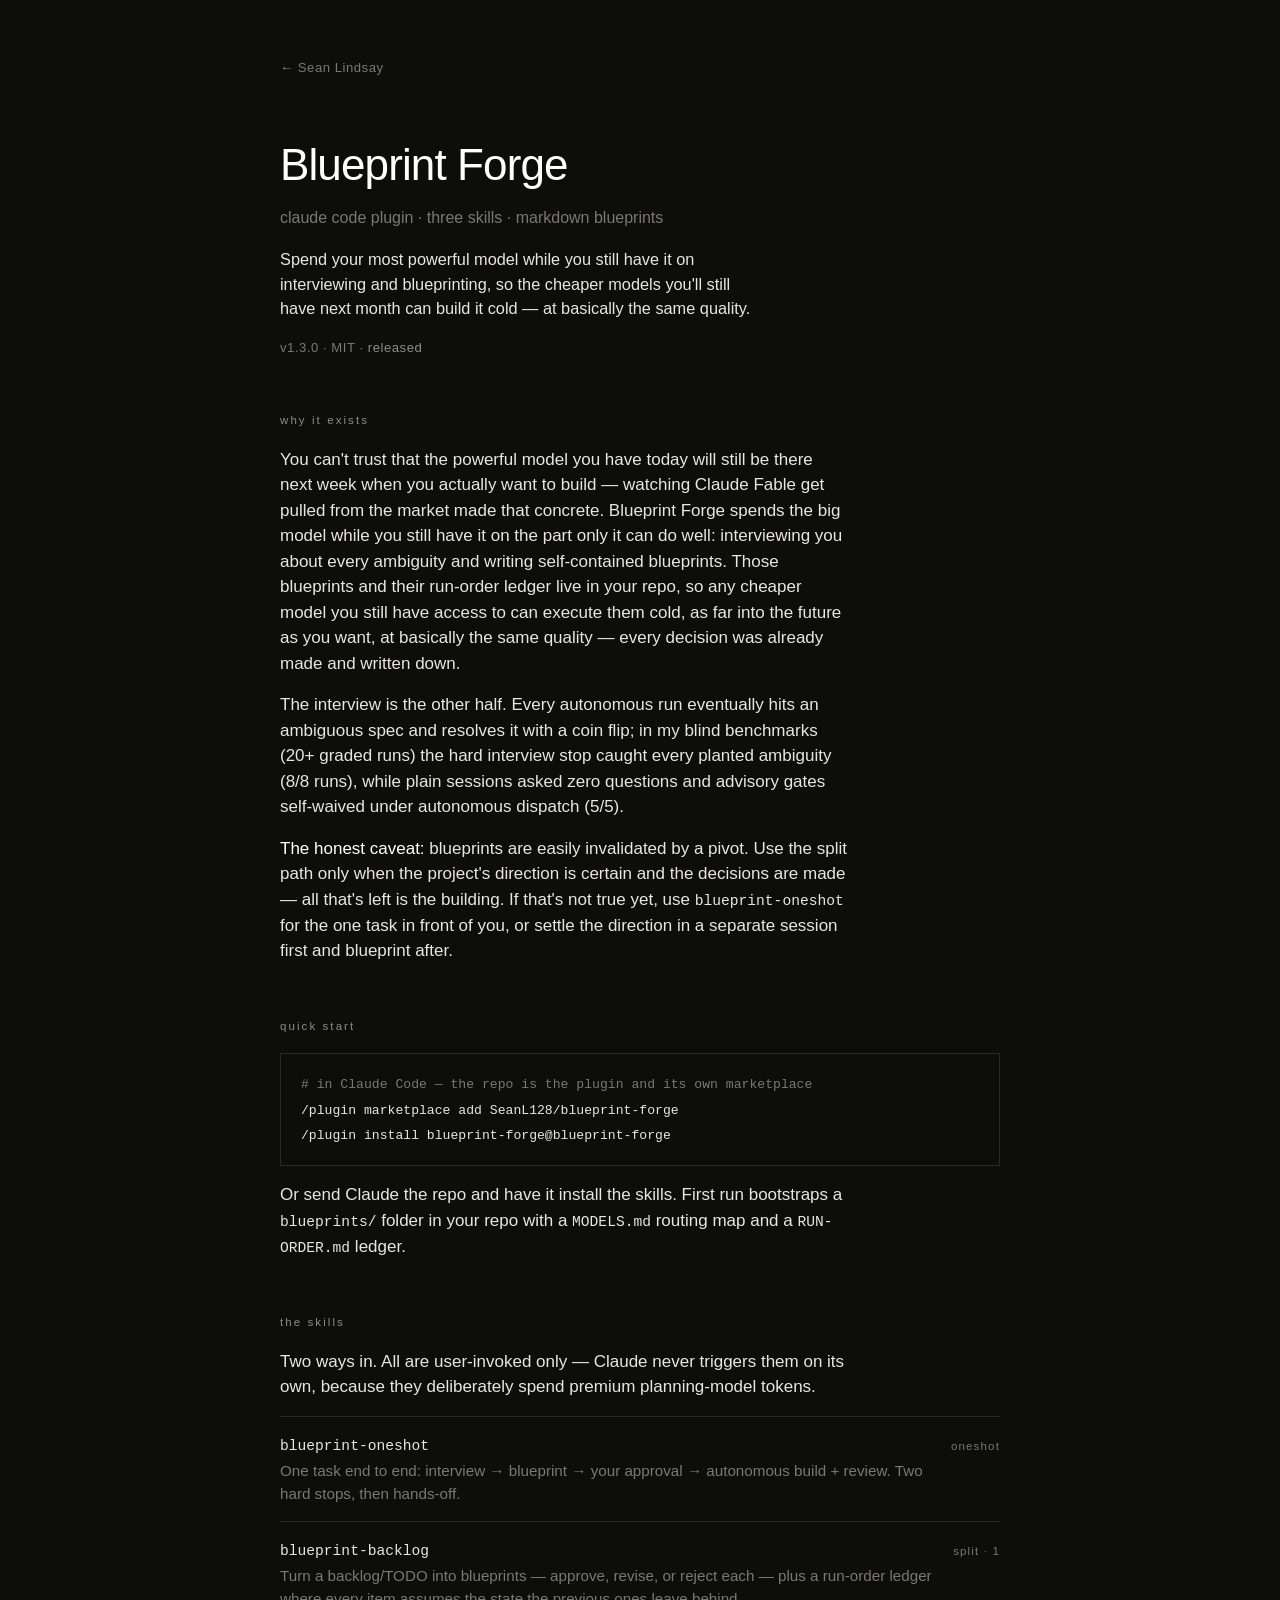
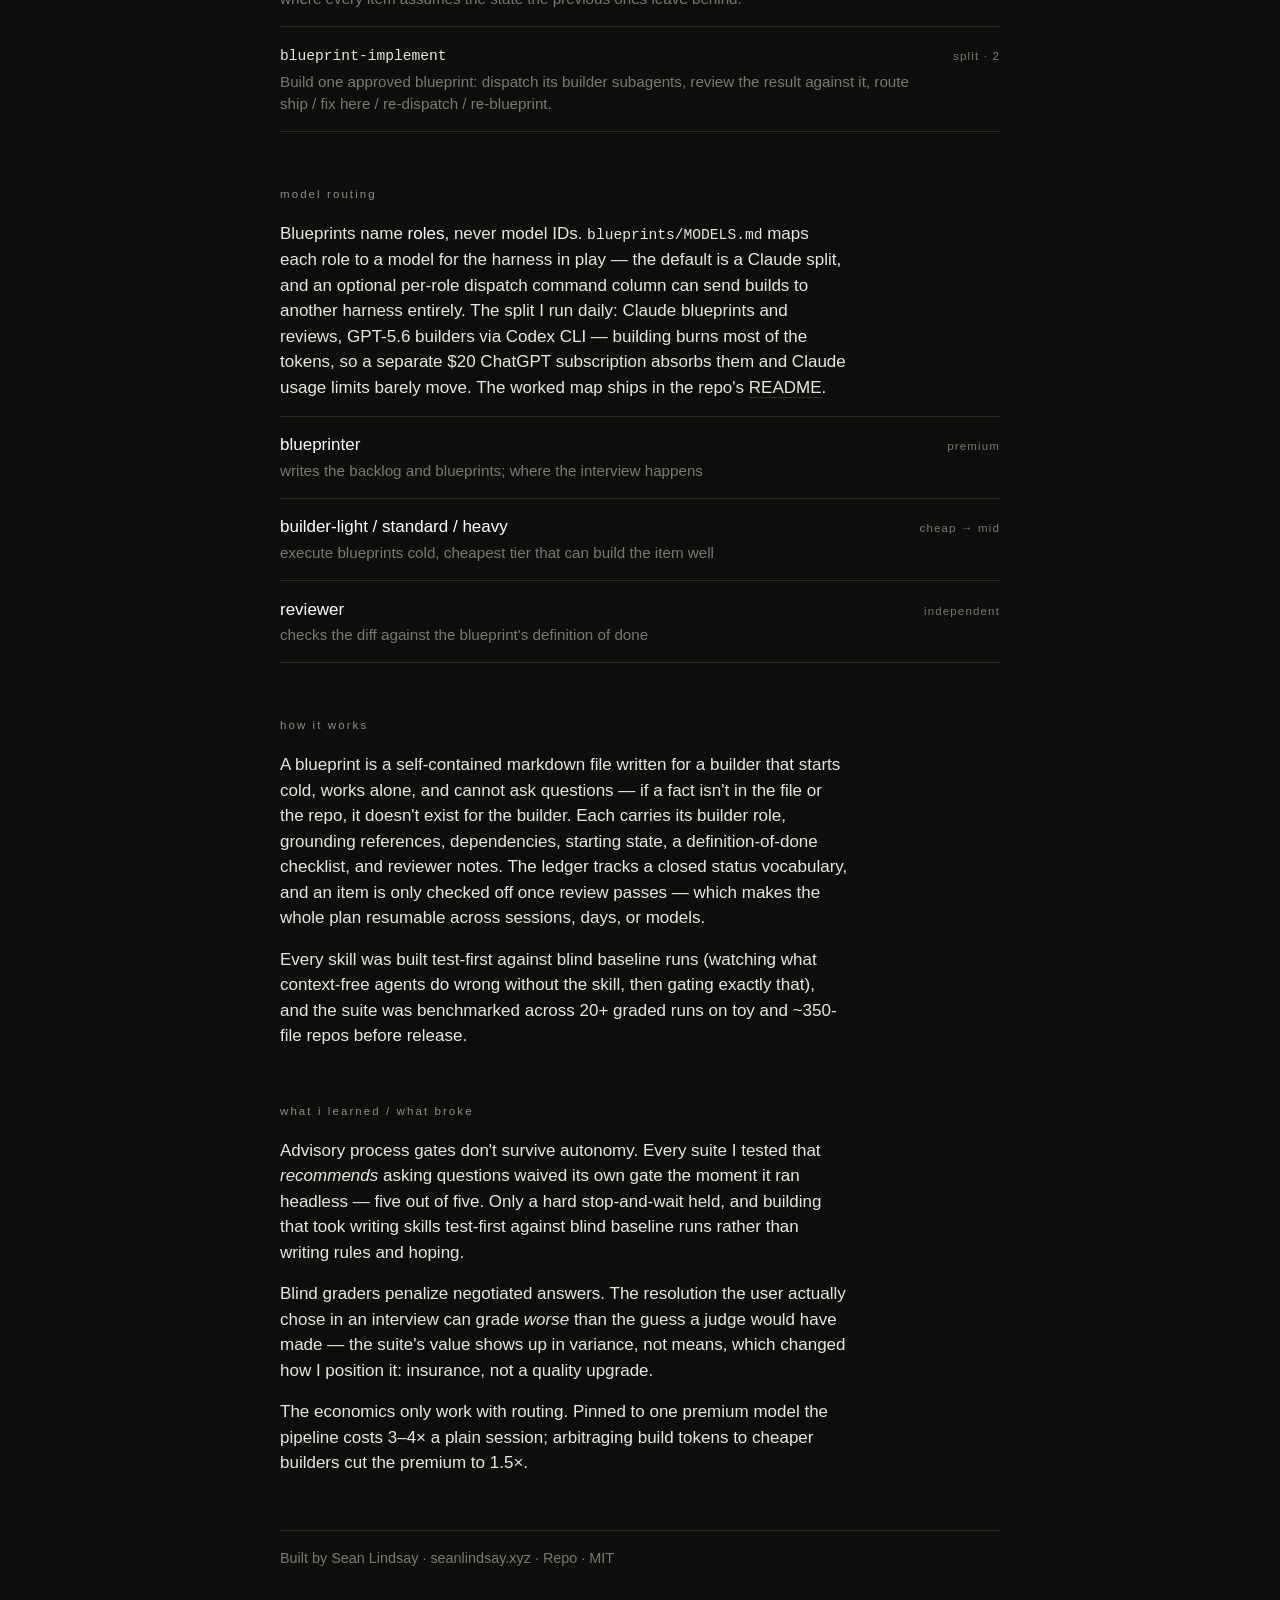
==== blueprint-forge/index.html @ a66ca0d8 "feat: blueprint-forge docs page + project row Co-Authored-By: Claude Fable 5 <noreply@anthropic.com>" ====
<!doctype html>
<html lang="en">
<head>
<meta charset="utf-8" />
<meta name="viewport" content="width=device-width, initial-scale=1" />
<title>Blueprint Forge — blueprint-driven builds for Claude Code · Sean Lindsay</title>
<meta name="description" content="A Claude Code plugin that plans work as reviewable blueprints behind hard interview gates, then routes the build to cheaper models against a resumable ledger." />
<style>
  :root {
    --bg: #0d0d0c;
    --text: #e8e6e1;
    --muted: #7a7873;
    --hair: #2a2926;
    --bright: #ffffff;
    --accent: #8a8f86; /* single muted control — never add a second accent */
    --space: clamp(2.5rem, 6vh, 4.5rem);
  }
  * { box-sizing: border-box; }
  html { -webkit-text-size-adjust: 100%; }
  body {
    margin: 0;
    background: var(--bg);
    color: var(--text);
    font-family: "Helvetica Neue", Helvetica, Arial, sans-serif;
    font-size: 17px;
    line-height: 1.5;
    -webkit-font-smoothing: antialiased;
    padding: var(--space) clamp(2rem, 8vw, 7rem);
  }
  main { width: 100%; max-width: 720px; margin: 0 auto; }

  /* Entrance: whole page rises once, skipped under reduced-motion. Garnish, never a gate. */
  .fade { opacity: 0; transform: translateY(6px); animation: rise .5s ease forwards; }
  @keyframes rise { to { opacity: 1; transform: none; } }
  @media (prefers-reduced-motion: reduce) { .fade { opacity: 1; transform: none; animation: none; } }

  .back { display: inline-block; color: var(--muted); text-decoration: none; font-size: .82rem; letter-spacing: .04em; margin-bottom: var(--space); transition: color .15s ease; }
  .back:hover, .back:focus-visible { color: var(--bright); }
  .back:focus-visible { outline: 2px solid var(--accent); outline-offset: 3px; }
  .back .arrow { color: var(--accent); }

  .name { font-size: clamp(2rem, 6vw, 2.75rem); font-weight: 500; letter-spacing: -0.02em; color: var(--bright); margin: 0; }
  .ident { color: var(--muted); margin: .5rem 0 0; font-size: 1rem; }
  .lede { margin: 1.1rem 0 0; max-width: 52ch; color: var(--text); font-size: 1.02rem; }
  .status-line { margin: 1.1rem 0 0; font-size: .82rem; letter-spacing: .04em; color: var(--muted); }
  .status-line .status { color: var(--accent); }

  section { margin-top: var(--space); }
  .label { font-size: .72rem; text-transform: lowercase; letter-spacing: .18em; color: var(--accent); margin: 0 0 1.1rem; font-weight: 500; }

  p { margin: 0 0 1rem; max-width: 60ch; }
  p:last-child { margin-bottom: 0; }
  a.inline { color: var(--text); text-decoration: none; border-bottom: 1px solid var(--hair); transition: border-color .15s ease, color .15s ease; }
  a.inline:hover, a.inline:focus-visible { color: var(--bright); border-color: var(--accent); }
  a.inline:focus-visible { outline: 2px solid var(--accent); outline-offset: 3px; }
  strong { color: var(--bright); font-weight: 500; }

  /* Rows — the portfolio's list grammar, reused for skills / roles / roadmap. NOT cards. */
  .rows { margin: 0; padding: 0; list-style: none; }
  .rows li { display: flex; align-items: baseline; gap: 1rem; padding: .95rem 0; border-top: 1px solid var(--hair); }
  .rows li:last-child { border-bottom: 1px solid var(--hair); }
  .rows .main { flex: 1; min-width: 0; }
  .rows .title { color: var(--bright); font-weight: 400; }
  .rows .desc { color: var(--muted); font-size: .95rem; margin-top: .15rem; display: block; }
  .rows .meta { color: var(--muted); font-size: .72rem; letter-spacing: .1em; text-transform: lowercase; white-space: nowrap; padding-top: .1rem; }
  .rows .meta.done { color: var(--accent); }

  code { font-family: "SF Mono", ui-monospace, Menlo, Consolas, monospace; font-size: .86em; color: var(--text); }
  pre { margin: 0 0 1rem; padding: 1.1rem 1.25rem; border: 1px solid var(--hair); overflow-x: auto; background: transparent; } /* hairline rule, no radius, transparent — the one sanctioned box */
  pre code { font-size: .82rem; line-height: 1.7; color: var(--text); }
  pre .c { color: var(--muted); }

  footer { margin-top: var(--space); padding-top: 1.1rem; border-top: 1px solid var(--hair); color: var(--muted); font-size: .9rem; }
  footer a { color: var(--muted); text-decoration: none; transition: color .15s ease; }
  footer a:hover, footer a:focus-visible { color: var(--bright); }
</style>
</head>
<body>
<main class="fade">
  <a class="back" href="https://seanlindsay.xyz"><span class="arrow" aria-hidden="true">←</span> Sean Lindsay</a>

  <header>
    <h1 class="name">Blueprint Forge</h1>
    <p class="ident">claude code plugin · three skills · markdown blueprints</p>
    <p class="lede">Spend your most powerful model while you still have it on interviewing and blueprinting, so the cheaper models you'll still have next month can build it cold — at basically the same quality.</p>
    <p class="status-line">v1.3.0 · MIT · <span class="status">released</span></p>
  </header>

  <section aria-labelledby="why-label">
    <h2 class="label" id="why-label">Why it exists</h2>
    <p>You can't trust that the powerful model you have today will still be there next week when you actually want to build — watching Claude Fable get pulled from the market made that concrete. Blueprint Forge spends the big model while you still have it on the part only it can do well: interviewing you about every ambiguity and writing self-contained blueprints. Those blueprints and their run-order ledger live in your repo, so any cheaper model you still have access to can execute them cold, as far into the future as you want, at basically the same quality — every decision was already made and written down.</p>
    <p>The interview is the other half. Every autonomous run eventually hits an ambiguous spec and resolves it with a coin flip; in my blind benchmarks (20+ graded runs) the hard interview stop caught every planted ambiguity (8/8 runs), while plain sessions asked zero questions and advisory gates self-waived under autonomous dispatch (5/5).</p>
    <p><strong>The honest caveat:</strong> blueprints are easily invalidated by a pivot. Use the split path only when the project's direction is certain and the decisions are made — all that's left is the building. If that's not true yet, use <code>blueprint-oneshot</code> for the one task in front of you, or settle the direction in a separate session first and blueprint after.</p>
  </section>

  <section aria-labelledby="start-label">
    <h2 class="label" id="start-label">Quick start</h2>
    <pre><code><span class="c"># in Claude Code — the repo is the plugin and its own marketplace</span>
/plugin marketplace add SeanL128/blueprint-forge
/plugin install blueprint-forge@blueprint-forge</code></pre>
    <p>Or send Claude the repo and have it install the skills. First run bootstraps a <code>blueprints/</code> folder in your repo with a <code>MODELS.md</code> routing map and a <code>RUN-ORDER.md</code> ledger.</p>
  </section>

  <section aria-labelledby="skills-label">
    <h2 class="label" id="skills-label">The skills</h2>
    <p>Two ways in. All are user-invoked only — Claude never triggers them on its own, because they deliberately spend premium planning-model tokens.</p>
    <ul class="rows">
      <li>
        <span class="main">
          <span class="title"><code>blueprint-oneshot</code></span>
          <span class="desc">One task end to end: interview → blueprint → your approval → autonomous build + review. Two hard stops, then hands-off.</span>
        </span>
        <span class="meta">oneshot</span>
      </li>
      <li>
        <span class="main">
          <span class="title"><code>blueprint-backlog</code></span>
          <span class="desc">Turn a backlog/TODO into blueprints — approve, revise, or reject each — plus a run-order ledger where every item assumes the state the previous ones leave behind.</span>
        </span>
        <span class="meta">split · 1</span>
      </li>
      <li>
        <span class="main">
          <span class="title"><code>blueprint-implement</code></span>
          <span class="desc">Build one approved blueprint: dispatch its builder subagents, review the result against it, route ship / fix here / re-dispatch / re-blueprint.</span>
        </span>
        <span class="meta">split · 2</span>
      </li>
    </ul>
  </section>

  <section aria-labelledby="routing-label">
    <h2 class="label" id="routing-label">Model routing</h2>
    <p>Blueprints name <strong>roles</strong>, never model IDs. <code>blueprints/MODELS.md</code> maps each role to a model for the harness in play — the default is a Claude split, and an optional per-role dispatch command column can send builds to another harness entirely. The split I run daily: Claude blueprints and reviews, GPT-5.6 builders via Codex CLI — building burns most of the tokens, so a separate $20 ChatGPT subscription absorbs them and Claude usage limits barely move. The worked map ships in the repo's <a class="inline" href="https://github.com/SeanL128/blueprint-forge#the-split-i-actually-run-claude-blueprints-gpt-builds">README</a>.</p>
    <ul class="rows">
      <li><span class="main"><span class="title">blueprinter</span><span class="desc">writes the backlog and blueprints; where the interview happens</span></span><span class="meta">premium</span></li>
      <li><span class="main"><span class="title">builder-light / standard / heavy</span><span class="desc">execute blueprints cold, cheapest tier that can build the item well</span></span><span class="meta">cheap → mid</span></li>
      <li><span class="main"><span class="title">reviewer</span><span class="desc">checks the diff against the blueprint's definition of done</span></span><span class="meta">independent</span></li>
    </ul>
  </section>

  <section aria-labelledby="how-label">
    <h2 class="label" id="how-label">How it works</h2>
    <p>A blueprint is a self-contained markdown file written for a builder that starts cold, works alone, and cannot ask questions — if a fact isn't in the file or the repo, it doesn't exist for the builder. Each carries its builder role, grounding references, dependencies, starting state, a definition-of-done checklist, and reviewer notes. The ledger tracks a closed status vocabulary, and an item is only checked off once review passes — which makes the whole plan resumable across sessions, days, or models.</p>
    <p>Every skill was built test-first against blind baseline runs (watching what context-free agents do wrong without the skill, then gating exactly that), and the suite was benchmarked across 20+ graded runs on toy and ~350-file repos before release.</p>
  </section>

  <section aria-labelledby="notes-label">
    <h2 class="label" id="notes-label">What I learned / what broke</h2>
    <p>Advisory process gates don't survive autonomy. Every suite I tested that <em>recommends</em> asking questions waived its own gate the moment it ran headless — five out of five. Only a hard stop-and-wait held, and building that took writing skills test-first against blind baseline runs rather than writing rules and hoping.</p>
    <p>Blind graders penalize negotiated answers. The resolution the user actually chose in an interview can grade <em>worse</em> than the guess a judge would have made — the suite's value shows up in variance, not means, which changed how I position it: insurance, not a quality upgrade.</p>
    <p>The economics only work with routing. Pinned to one premium model the pipeline costs 3–4× a plain session; arbitraging build tokens to cheaper builders cut the premium to 1.5×.</p>
  </section>

  <footer>
    Built by Sean Lindsay · <a href="https://seanlindsay.xyz">seanlindsay.xyz</a> · <a href="https://github.com/SeanL128/blueprint-forge">Repo</a> · MIT
  </footer>
</main>
</body>
</html>
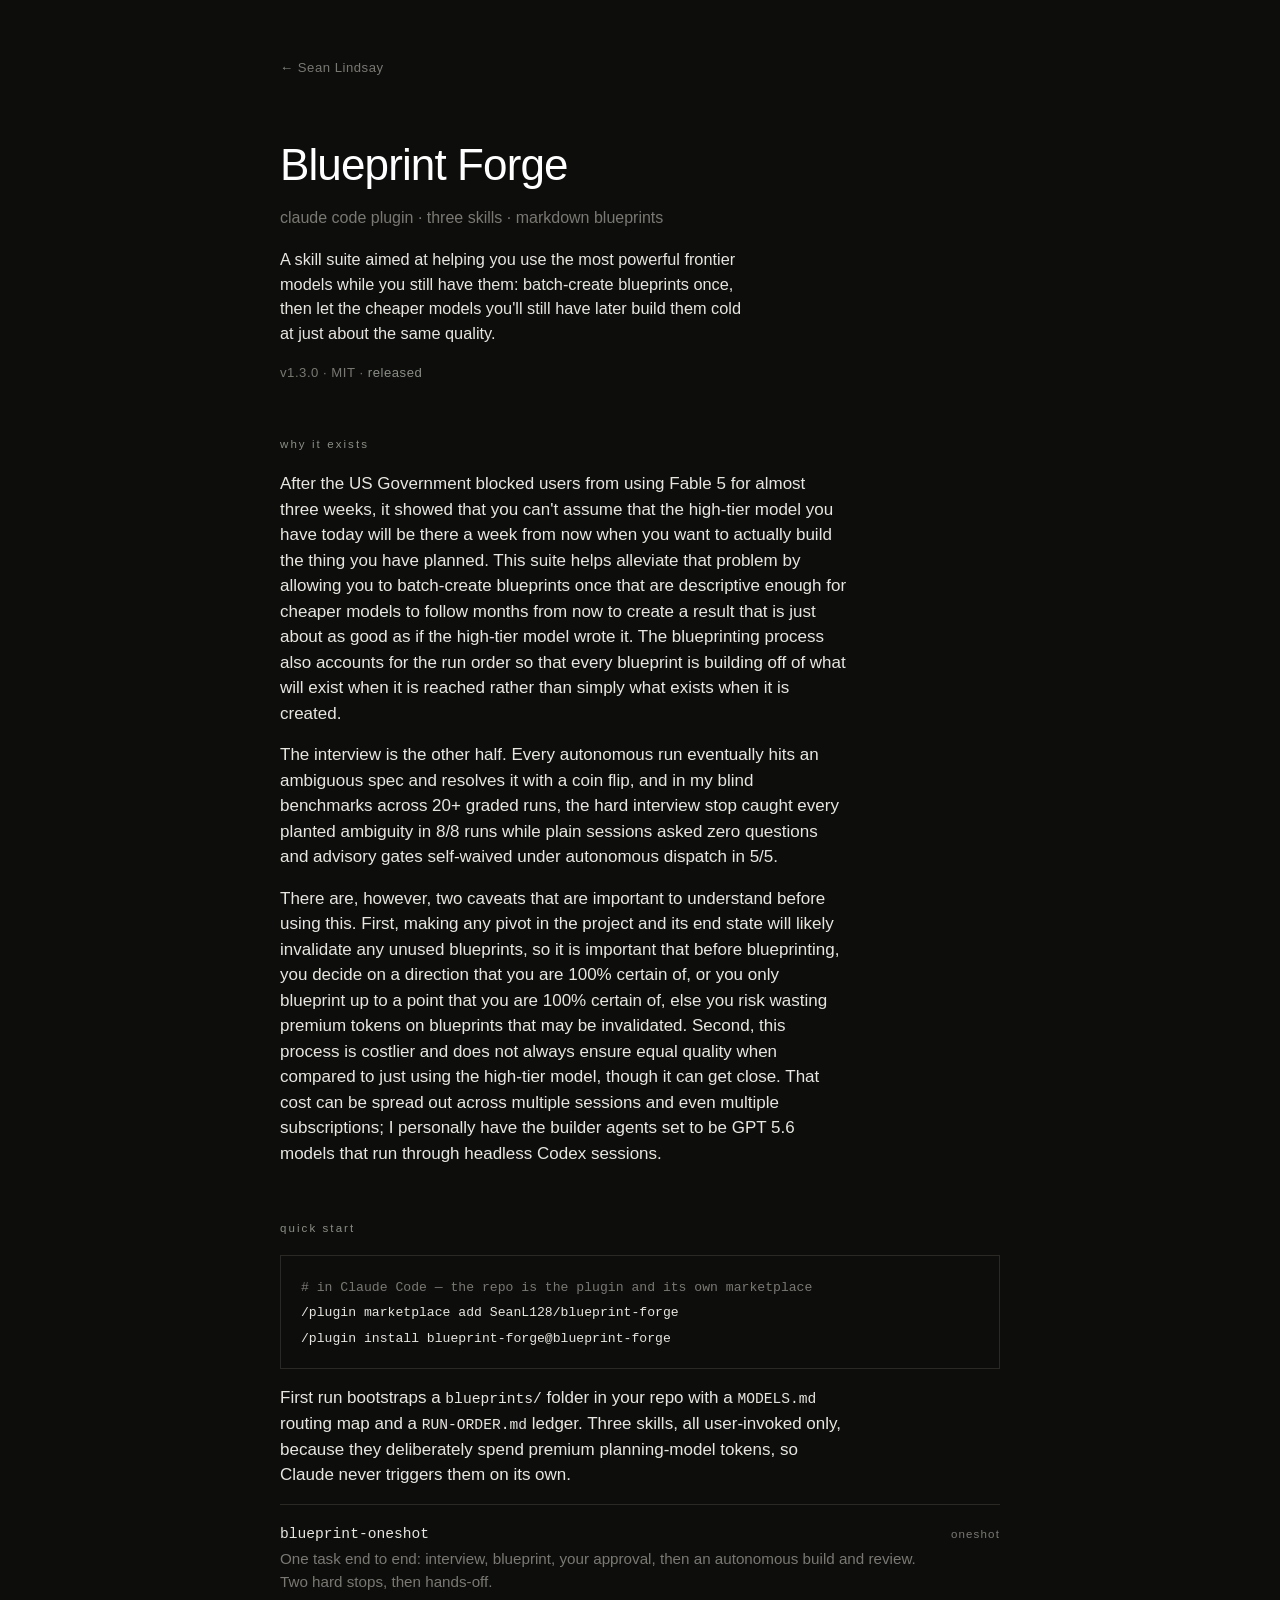
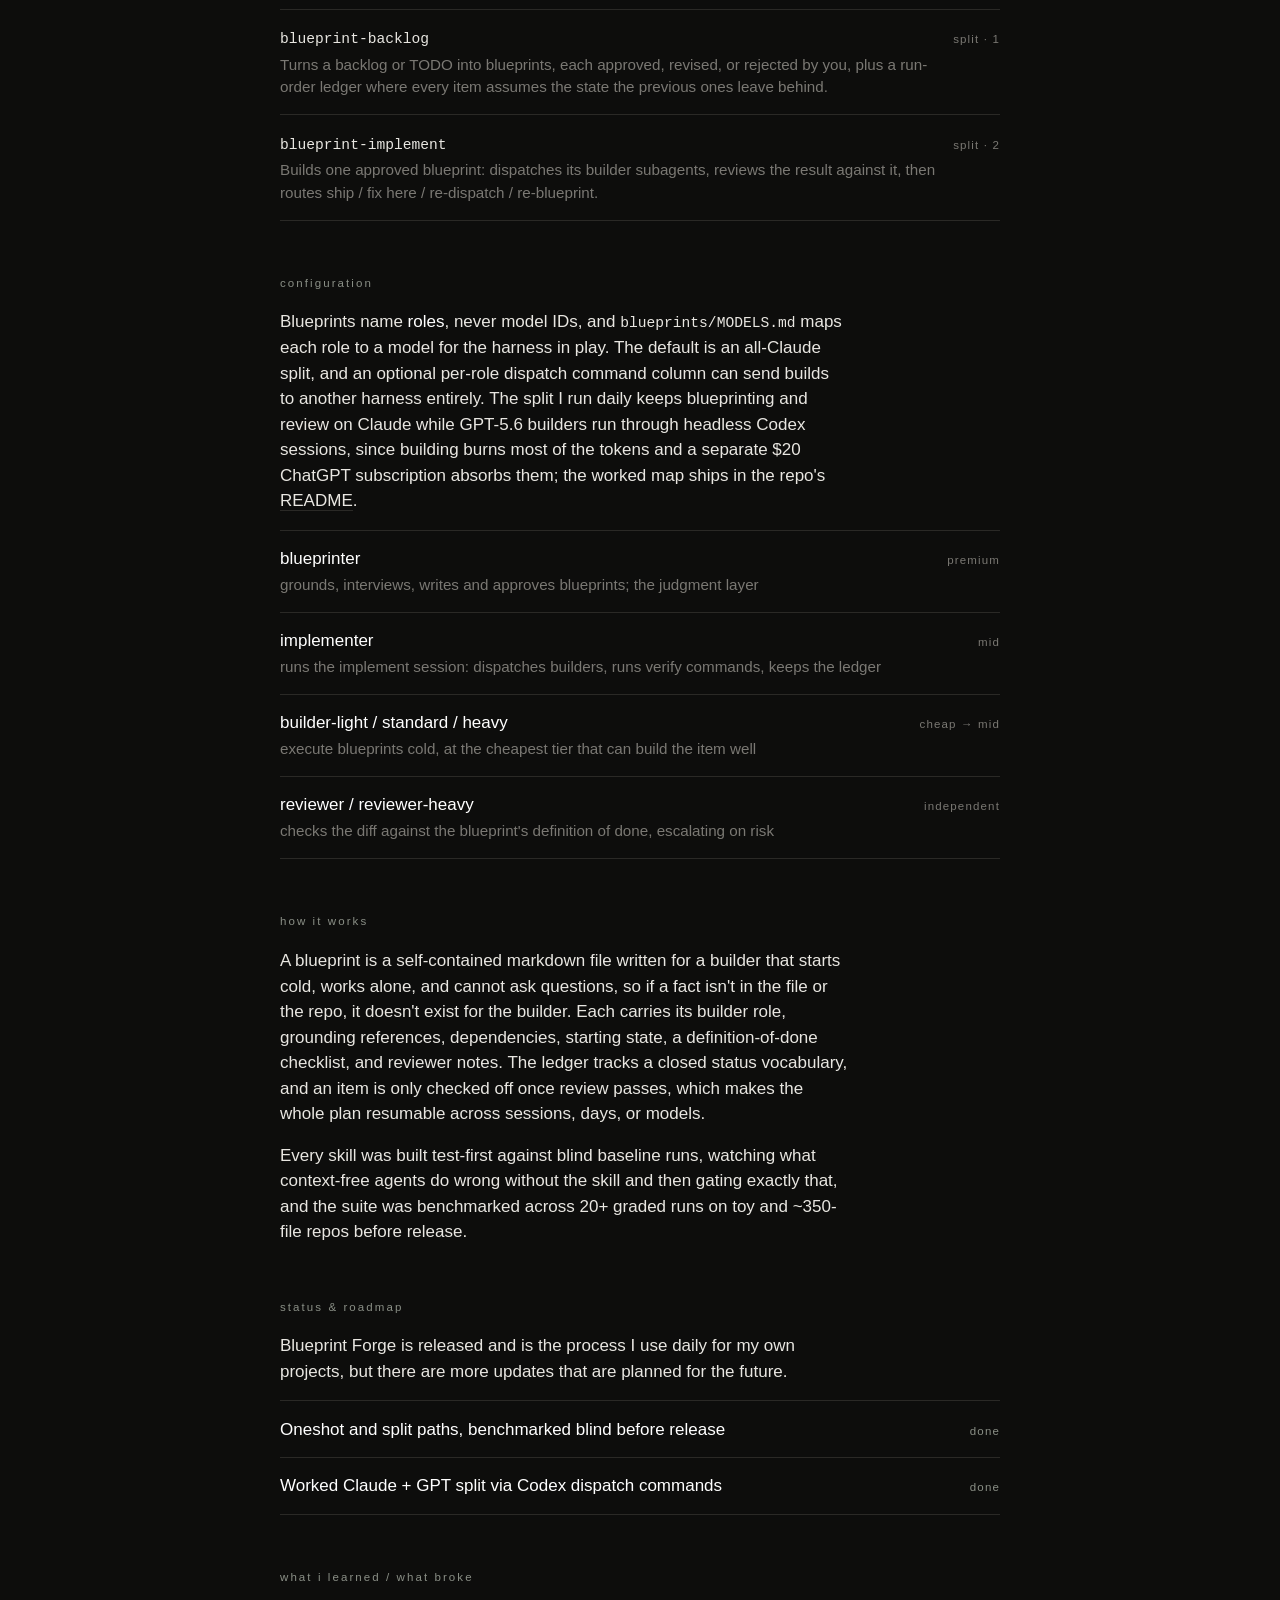
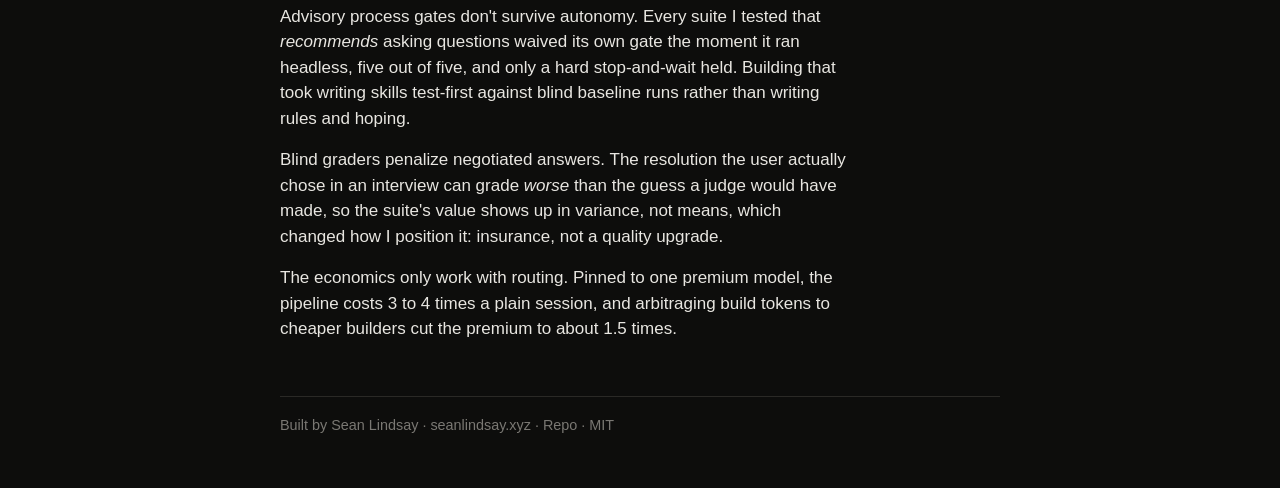
==== commit c8211c5f: "docs(blueprint-forge): rewrite doc page per updated portfolio-doc-page skill Add configuration and s" ====
--- a/blueprint-forge/index.html
+++ b/blueprint-forge/index.html
@@ -4,7 +4,7 @@
 <meta charset="utf-8" />
 <meta name="viewport" content="width=device-width, initial-scale=1" />
 <title>Blueprint Forge — blueprint-driven builds for Claude Code · Sean Lindsay</title>
-<meta name="description" content="A Claude Code plugin that plans work as reviewable blueprints behind hard interview gates, then routes the build to cheaper models against a resumable ledger." />
+<meta name="description" content="A Claude Code plugin for using the most powerful frontier models while you still have them: batch-create blueprints once, then let cheaper models build them cold months from now." />
 <style>
   :root {
     --bg: #0d0d0c;
@@ -13,7 +13,7 @@
     --hair: #2a2926;
     --bright: #ffffff;
     --accent: #8a8f86; /* single muted control — never add a second accent */
-    --space: clamp(2.5rem, 6vh, 4.5rem);
+    --space: clamp(2.25rem, 6vh, 4.5rem);
   }
   * { box-sizing: border-box; }
   html { -webkit-text-size-adjust: 100%; }
@@ -82,15 +82,15 @@
   <header>
     <h1 class="name">Blueprint Forge</h1>
     <p class="ident">claude code plugin · three skills · markdown blueprints</p>
-    <p class="lede">Spend your most powerful model while you still have it on interviewing and blueprinting, so the cheaper models you'll still have next month can build it cold — at basically the same quality.</p>
+    <p class="lede">A skill suite aimed at helping you use the most powerful frontier models while you still have them: batch-create blueprints once, then let the cheaper models you'll still have later build them cold at just about the same quality.</p>
     <p class="status-line">v1.3.0 · MIT · <span class="status">released</span></p>
   </header>
 
   <section aria-labelledby="why-label">
     <h2 class="label" id="why-label">Why it exists</h2>
-    <p>You can't trust that the powerful model you have today will still be there next week when you actually want to build — watching Claude Fable get pulled from the market made that concrete. Blueprint Forge spends the big model while you still have it on the part only it can do well: interviewing you about every ambiguity and writing self-contained blueprints. Those blueprints and their run-order ledger live in your repo, so any cheaper model you still have access to can execute them cold, as far into the future as you want, at basically the same quality — every decision was already made and written down.</p>
-    <p>The interview is the other half. Every autonomous run eventually hits an ambiguous spec and resolves it with a coin flip; in my blind benchmarks (20+ graded runs) the hard interview stop caught every planted ambiguity (8/8 runs), while plain sessions asked zero questions and advisory gates self-waived under autonomous dispatch (5/5).</p>
-    <p><strong>The honest caveat:</strong> blueprints are easily invalidated by a pivot. Use the split path only when the project's direction is certain and the decisions are made — all that's left is the building. If that's not true yet, use <code>blueprint-oneshot</code> for the one task in front of you, or settle the direction in a separate session first and blueprint after.</p>
+    <p>After the US Government blocked users from using Fable 5 for almost three weeks, it showed that you can't assume that the high-tier model you have today will be there a week from now when you want to actually build the thing you have planned. This suite helps alleviate that problem by allowing you to batch-create blueprints once that are descriptive enough for cheaper models to follow months from now to create a result that is just about as good as if the high-tier model wrote it. The blueprinting process also accounts for the run order so that every blueprint is building off of what will exist when it is reached rather than simply what exists when it is created.</p>
+    <p>The interview is the other half. Every autonomous run eventually hits an ambiguous spec and resolves it with a coin flip, and in my blind benchmarks across 20+ graded runs, the hard interview stop caught every planted ambiguity in 8/8 runs while plain sessions asked zero questions and advisory gates self-waived under autonomous dispatch in 5/5.</p>
+    <p>There are, however, two caveats that are important to understand before using this. First, making any pivot in the project and its end state will likely invalidate any unused blueprints, so it is important that before blueprinting, you decide on a direction that you are 100% certain of, or you only blueprint up to a point that you are 100% certain of, else you risk wasting premium tokens on blueprints that may be invalidated. Second, this process is costlier and does not always ensure equal quality when compared to just using the high-tier model, though it can get close. That cost can be spread out across multiple sessions and even multiple subscriptions; I personally have the builder agents set to be GPT&nbsp;5.6 models that run through headless Codex sessions.</p>
   </section>
 
   <section aria-labelledby="start-label">
@@ -98,58 +98,63 @@
     <pre><code><span class="c"># in Claude Code — the repo is the plugin and its own marketplace</span>
 /plugin marketplace add SeanL128/blueprint-forge
 /plugin install blueprint-forge@blueprint-forge</code></pre>
-    <p>Or send Claude the repo and have it install the skills. First run bootstraps a <code>blueprints/</code> folder in your repo with a <code>MODELS.md</code> routing map and a <code>RUN-ORDER.md</code> ledger.</p>
-  </section>
-
-  <section aria-labelledby="skills-label">
-    <h2 class="label" id="skills-label">The skills</h2>
-    <p>Two ways in. All are user-invoked only — Claude never triggers them on its own, because they deliberately spend premium planning-model tokens.</p>
+    <p>First run bootstraps a <code>blueprints/</code> folder in your repo with a <code>MODELS.md</code> routing map and a <code>RUN-ORDER.md</code> ledger. Three skills, all user-invoked only, because they deliberately spend premium planning-model tokens, so Claude never triggers them on its own.</p>
     <ul class="rows">
       <li>
         <span class="main">
           <span class="title"><code>blueprint-oneshot</code></span>
-          <span class="desc">One task end to end: interview → blueprint → your approval → autonomous build + review. Two hard stops, then hands-off.</span>
+          <span class="desc">One task end to end: interview, blueprint, your approval, then an autonomous build and review. Two hard stops, then hands-off.</span>
         </span>
         <span class="meta">oneshot</span>
       </li>
       <li>
         <span class="main">
           <span class="title"><code>blueprint-backlog</code></span>
-          <span class="desc">Turn a backlog/TODO into blueprints — approve, revise, or reject each — plus a run-order ledger where every item assumes the state the previous ones leave behind.</span>
+          <span class="desc">Turns a backlog or TODO into blueprints, each approved, revised, or rejected by you, plus a run-order ledger where every item assumes the state the previous ones leave behind.</span>
         </span>
         <span class="meta">split · 1</span>
       </li>
       <li>
         <span class="main">
           <span class="title"><code>blueprint-implement</code></span>
-          <span class="desc">Build one approved blueprint: dispatch its builder subagents, review the result against it, route ship / fix here / re-dispatch / re-blueprint.</span>
+          <span class="desc">Builds one approved blueprint: dispatches its builder subagents, reviews the result against it, then routes ship / fix here / re-dispatch / re-blueprint.</span>
         </span>
         <span class="meta">split · 2</span>
       </li>
     </ul>
   </section>
 
-  <section aria-labelledby="routing-label">
-    <h2 class="label" id="routing-label">Model routing</h2>
-    <p>Blueprints name <strong>roles</strong>, never model IDs. <code>blueprints/MODELS.md</code> maps each role to a model for the harness in play — the default is a Claude split, and an optional per-role dispatch command column can send builds to another harness entirely. The split I run daily: Claude blueprints and reviews, GPT-5.6 builders via Codex CLI — building burns most of the tokens, so a separate $20 ChatGPT subscription absorbs them and Claude usage limits barely move. The worked map ships in the repo's <a class="inline" href="https://github.com/SeanL128/blueprint-forge#the-split-i-actually-run-claude-blueprints-gpt-builds">README</a>.</p>
+  <section aria-labelledby="config-label">
+    <h2 class="label" id="config-label">Configuration</h2>
+    <p>Blueprints name <strong>roles</strong>, never model IDs, and <code>blueprints/MODELS.md</code> maps each role to a model for the harness in play. The default is an all-Claude split, and an optional per-role dispatch command column can send builds to another harness entirely. The split I run daily keeps blueprinting and review on Claude while GPT-5.6 builders run through headless Codex sessions, since building burns most of the tokens and a separate $20 ChatGPT subscription absorbs them; the worked map ships in the repo's <a class="inline" href="https://github.com/SeanL128/blueprint-forge#the-split-i-actually-run-claude-blueprints-gpt-builds">README</a>.</p>
     <ul class="rows">
-      <li><span class="main"><span class="title">blueprinter</span><span class="desc">writes the backlog and blueprints; where the interview happens</span></span><span class="meta">premium</span></li>
-      <li><span class="main"><span class="title">builder-light / standard / heavy</span><span class="desc">execute blueprints cold, cheapest tier that can build the item well</span></span><span class="meta">cheap → mid</span></li>
-      <li><span class="main"><span class="title">reviewer</span><span class="desc">checks the diff against the blueprint's definition of done</span></span><span class="meta">independent</span></li>
+      <li><span class="main"><span class="title">blueprinter</span><span class="desc">grounds, interviews, writes and approves blueprints; the judgment layer</span></span><span class="meta">premium</span></li>
+      <li><span class="main"><span class="title">implementer</span><span class="desc">runs the implement session: dispatches builders, runs verify commands, keeps the ledger</span></span><span class="meta">mid</span></li>
+      <li><span class="main"><span class="title">builder-light / standard / heavy</span><span class="desc">execute blueprints cold, at the cheapest tier that can build the item well</span></span><span class="meta">cheap → mid</span></li>
+      <li><span class="main"><span class="title">reviewer / reviewer-heavy</span><span class="desc">checks the diff against the blueprint's definition of done, escalating on risk</span></span><span class="meta">independent</span></li>
     </ul>
   </section>
 
   <section aria-labelledby="how-label">
     <h2 class="label" id="how-label">How it works</h2>
-    <p>A blueprint is a self-contained markdown file written for a builder that starts cold, works alone, and cannot ask questions — if a fact isn't in the file or the repo, it doesn't exist for the builder. Each carries its builder role, grounding references, dependencies, starting state, a definition-of-done checklist, and reviewer notes. The ledger tracks a closed status vocabulary, and an item is only checked off once review passes — which makes the whole plan resumable across sessions, days, or models.</p>
-    <p>Every skill was built test-first against blind baseline runs (watching what context-free agents do wrong without the skill, then gating exactly that), and the suite was benchmarked across 20+ graded runs on toy and ~350-file repos before release.</p>
+    <p>A blueprint is a self-contained markdown file written for a builder that starts cold, works alone, and cannot ask questions, so if a fact isn't in the file or the repo, it doesn't exist for the builder. Each carries its builder role, grounding references, dependencies, starting state, a definition-of-done checklist, and reviewer notes. The ledger tracks a closed status vocabulary, and an item is only checked off once review passes, which makes the whole plan resumable across sessions, days, or models.</p>
+    <p>Every skill was built test-first against blind baseline runs, watching what context-free agents do wrong without the skill and then gating exactly that, and the suite was benchmarked across 20+ graded runs on toy and ~350-file repos before release.</p>
+  </section>
+
+  <section aria-labelledby="status-label">
+    <h2 class="label" id="status-label">Status &amp; roadmap</h2>
+    <p>Blueprint Forge is released and is the process I use daily for my own projects, but there are more updates that are planned for the future.</p>
+    <ul class="rows">
+      <li><span class="main"><span class="title">Oneshot and split paths, benchmarked blind before release</span></span><span class="meta done">Done</span></li>
+      <li><span class="main"><span class="title">Worked Claude + GPT split via Codex dispatch commands</span></span><span class="meta done">Done</span></li>
+    </ul>
   </section>
 
   <section aria-labelledby="notes-label">
     <h2 class="label" id="notes-label">What I learned / what broke</h2>
-    <p>Advisory process gates don't survive autonomy. Every suite I tested that <em>recommends</em> asking questions waived its own gate the moment it ran headless — five out of five. Only a hard stop-and-wait held, and building that took writing skills test-first against blind baseline runs rather than writing rules and hoping.</p>
-    <p>Blind graders penalize negotiated answers. The resolution the user actually chose in an interview can grade <em>worse</em> than the guess a judge would have made — the suite's value shows up in variance, not means, which changed how I position it: insurance, not a quality upgrade.</p>
-    <p>The economics only work with routing. Pinned to one premium model the pipeline costs 3–4× a plain session; arbitraging build tokens to cheaper builders cut the premium to 1.5×.</p>
+    <p>Advisory process gates don't survive autonomy. Every suite I tested that <em>recommends</em> asking questions waived its own gate the moment it ran headless, five out of five, and only a hard stop-and-wait held. Building that took writing skills test-first against blind baseline runs rather than writing rules and hoping.</p>
+    <p>Blind graders penalize negotiated answers. The resolution the user actually chose in an interview can grade <em>worse</em> than the guess a judge would have made, so the suite's value shows up in variance, not means, which changed how I position it: insurance, not a quality upgrade.</p>
+    <p>The economics only work with routing. Pinned to one premium model, the pipeline costs 3 to 4 times a plain session, and arbitraging build tokens to cheaper builders cut the premium to about 1.5 times.</p>
   </section>
 
   <footer>
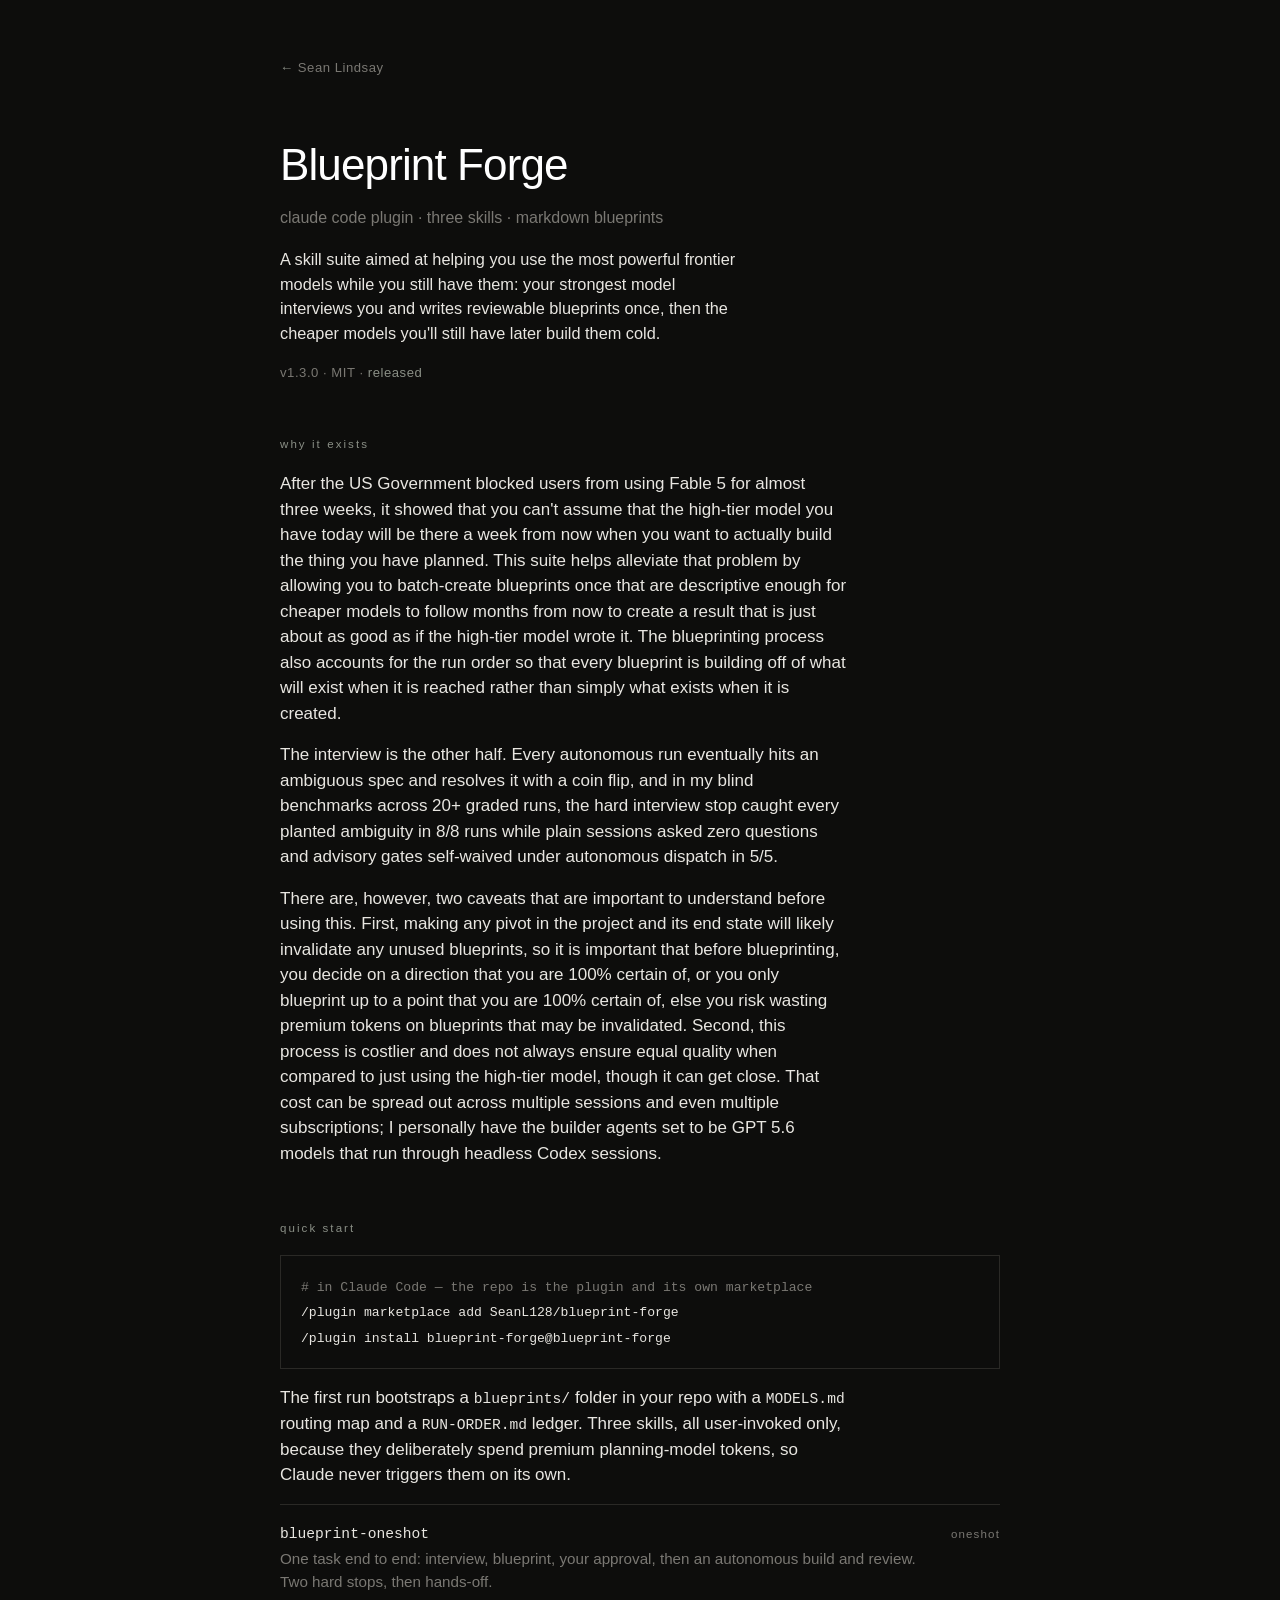
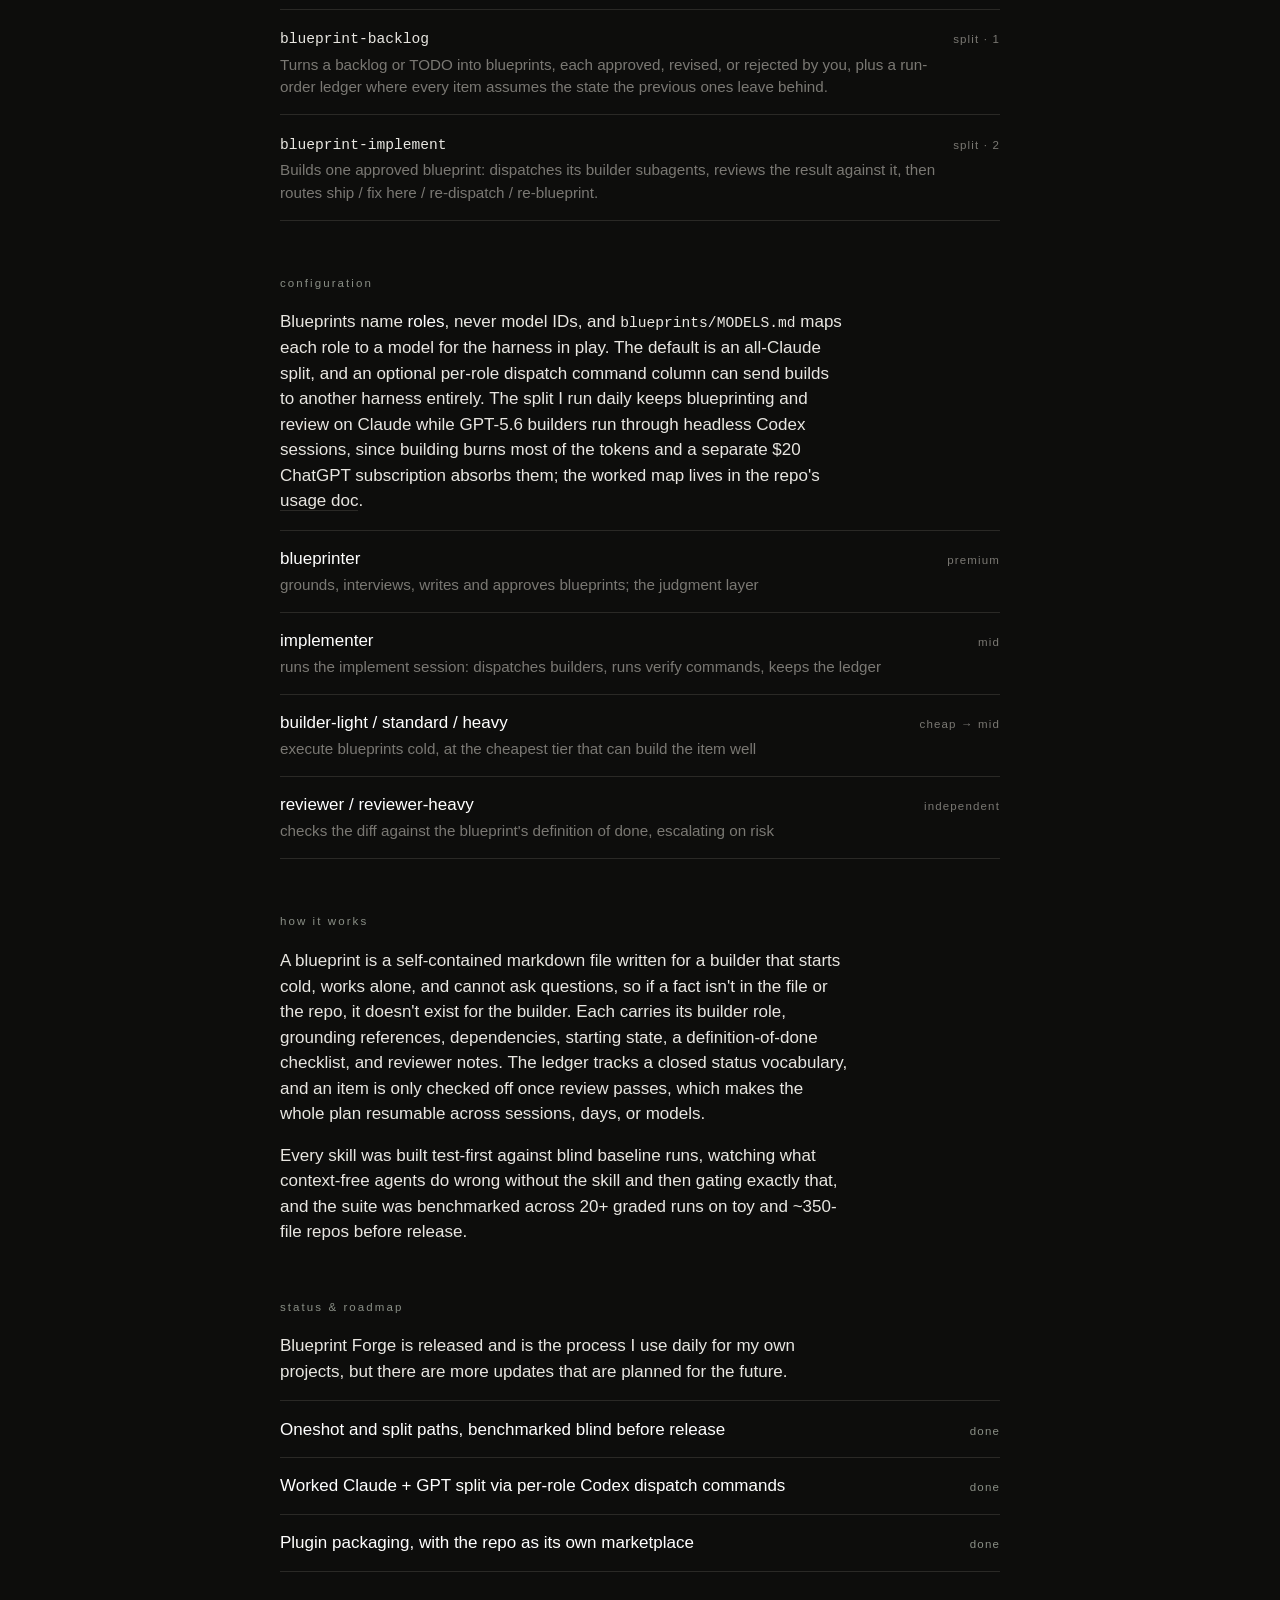
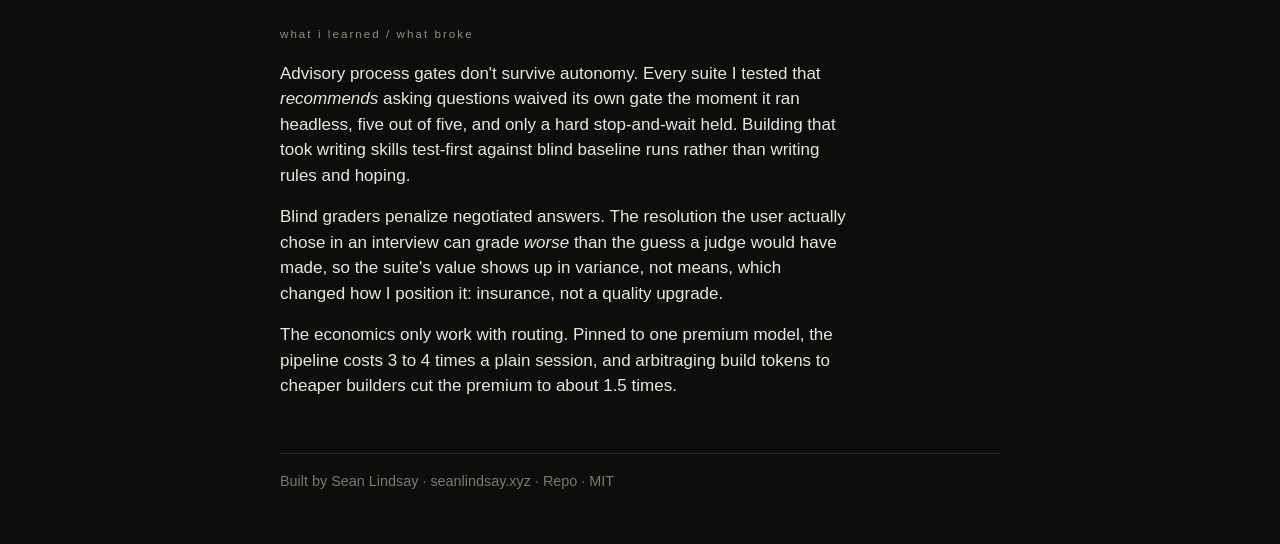
==== commit a7922cc1: "docs(blueprint-forge): rebuild doc page per repo-launch remake Co-Authored-By: Claude Fable 5 <norep" ====
--- a/blueprint-forge/index.html
+++ b/blueprint-forge/index.html
@@ -82,7 +82,7 @@
   <header>
     <h1 class="name">Blueprint Forge</h1>
     <p class="ident">claude code plugin · three skills · markdown blueprints</p>
-    <p class="lede">A skill suite aimed at helping you use the most powerful frontier models while you still have them: batch-create blueprints once, then let the cheaper models you'll still have later build them cold at just about the same quality.</p>
+    <p class="lede">A skill suite aimed at helping you use the most powerful frontier models while you still have them: your strongest model interviews you and writes reviewable blueprints once, then the cheaper models you'll still have later build them cold.</p>
     <p class="status-line">v1.3.0 · MIT · <span class="status">released</span></p>
   </header>
 
@@ -98,7 +98,7 @@
     <pre><code><span class="c"># in Claude Code — the repo is the plugin and its own marketplace</span>
 /plugin marketplace add SeanL128/blueprint-forge
 /plugin install blueprint-forge@blueprint-forge</code></pre>
-    <p>First run bootstraps a <code>blueprints/</code> folder in your repo with a <code>MODELS.md</code> routing map and a <code>RUN-ORDER.md</code> ledger. Three skills, all user-invoked only, because they deliberately spend premium planning-model tokens, so Claude never triggers them on its own.</p>
+    <p>The first run bootstraps a <code>blueprints/</code> folder in your repo with a <code>MODELS.md</code> routing map and a <code>RUN-ORDER.md</code> ledger. Three skills, all user-invoked only, because they deliberately spend premium planning-model tokens, so Claude never triggers them on its own.</p>
     <ul class="rows">
       <li>
         <span class="main">
@@ -126,7 +126,7 @@
 
   <section aria-labelledby="config-label">
     <h2 class="label" id="config-label">Configuration</h2>
-    <p>Blueprints name <strong>roles</strong>, never model IDs, and <code>blueprints/MODELS.md</code> maps each role to a model for the harness in play. The default is an all-Claude split, and an optional per-role dispatch command column can send builds to another harness entirely. The split I run daily keeps blueprinting and review on Claude while GPT-5.6 builders run through headless Codex sessions, since building burns most of the tokens and a separate $20 ChatGPT subscription absorbs them; the worked map ships in the repo's <a class="inline" href="https://github.com/SeanL128/blueprint-forge#the-split-i-actually-run-claude-blueprints-gpt-builds">README</a>.</p>
+    <p>Blueprints name <strong>roles</strong>, never model IDs, and <code>blueprints/MODELS.md</code> maps each role to a model for the harness in play. The default is an all-Claude split, and an optional per-role dispatch command column can send builds to another harness entirely. The split I run daily keeps blueprinting and review on Claude while GPT-5.6 builders run through headless Codex sessions, since building burns most of the tokens and a separate $20 ChatGPT subscription absorbs them; the worked map lives in the repo's <a class="inline" href="https://github.com/SeanL128/blueprint-forge/blob/main/docs/USAGE.md">usage doc</a>.</p>
     <ul class="rows">
       <li><span class="main"><span class="title">blueprinter</span><span class="desc">grounds, interviews, writes and approves blueprints; the judgment layer</span></span><span class="meta">premium</span></li>
       <li><span class="main"><span class="title">implementer</span><span class="desc">runs the implement session: dispatches builders, runs verify commands, keeps the ledger</span></span><span class="meta">mid</span></li>
@@ -146,7 +146,8 @@
     <p>Blueprint Forge is released and is the process I use daily for my own projects, but there are more updates that are planned for the future.</p>
     <ul class="rows">
       <li><span class="main"><span class="title">Oneshot and split paths, benchmarked blind before release</span></span><span class="meta done">Done</span></li>
-      <li><span class="main"><span class="title">Worked Claude + GPT split via Codex dispatch commands</span></span><span class="meta done">Done</span></li>
+      <li><span class="main"><span class="title">Worked Claude + GPT split via per-role Codex dispatch commands</span></span><span class="meta done">Done</span></li>
+      <li><span class="main"><span class="title">Plugin packaging, with the repo as its own marketplace</span></span><span class="meta done">Done</span></li>
     </ul>
   </section>
 
